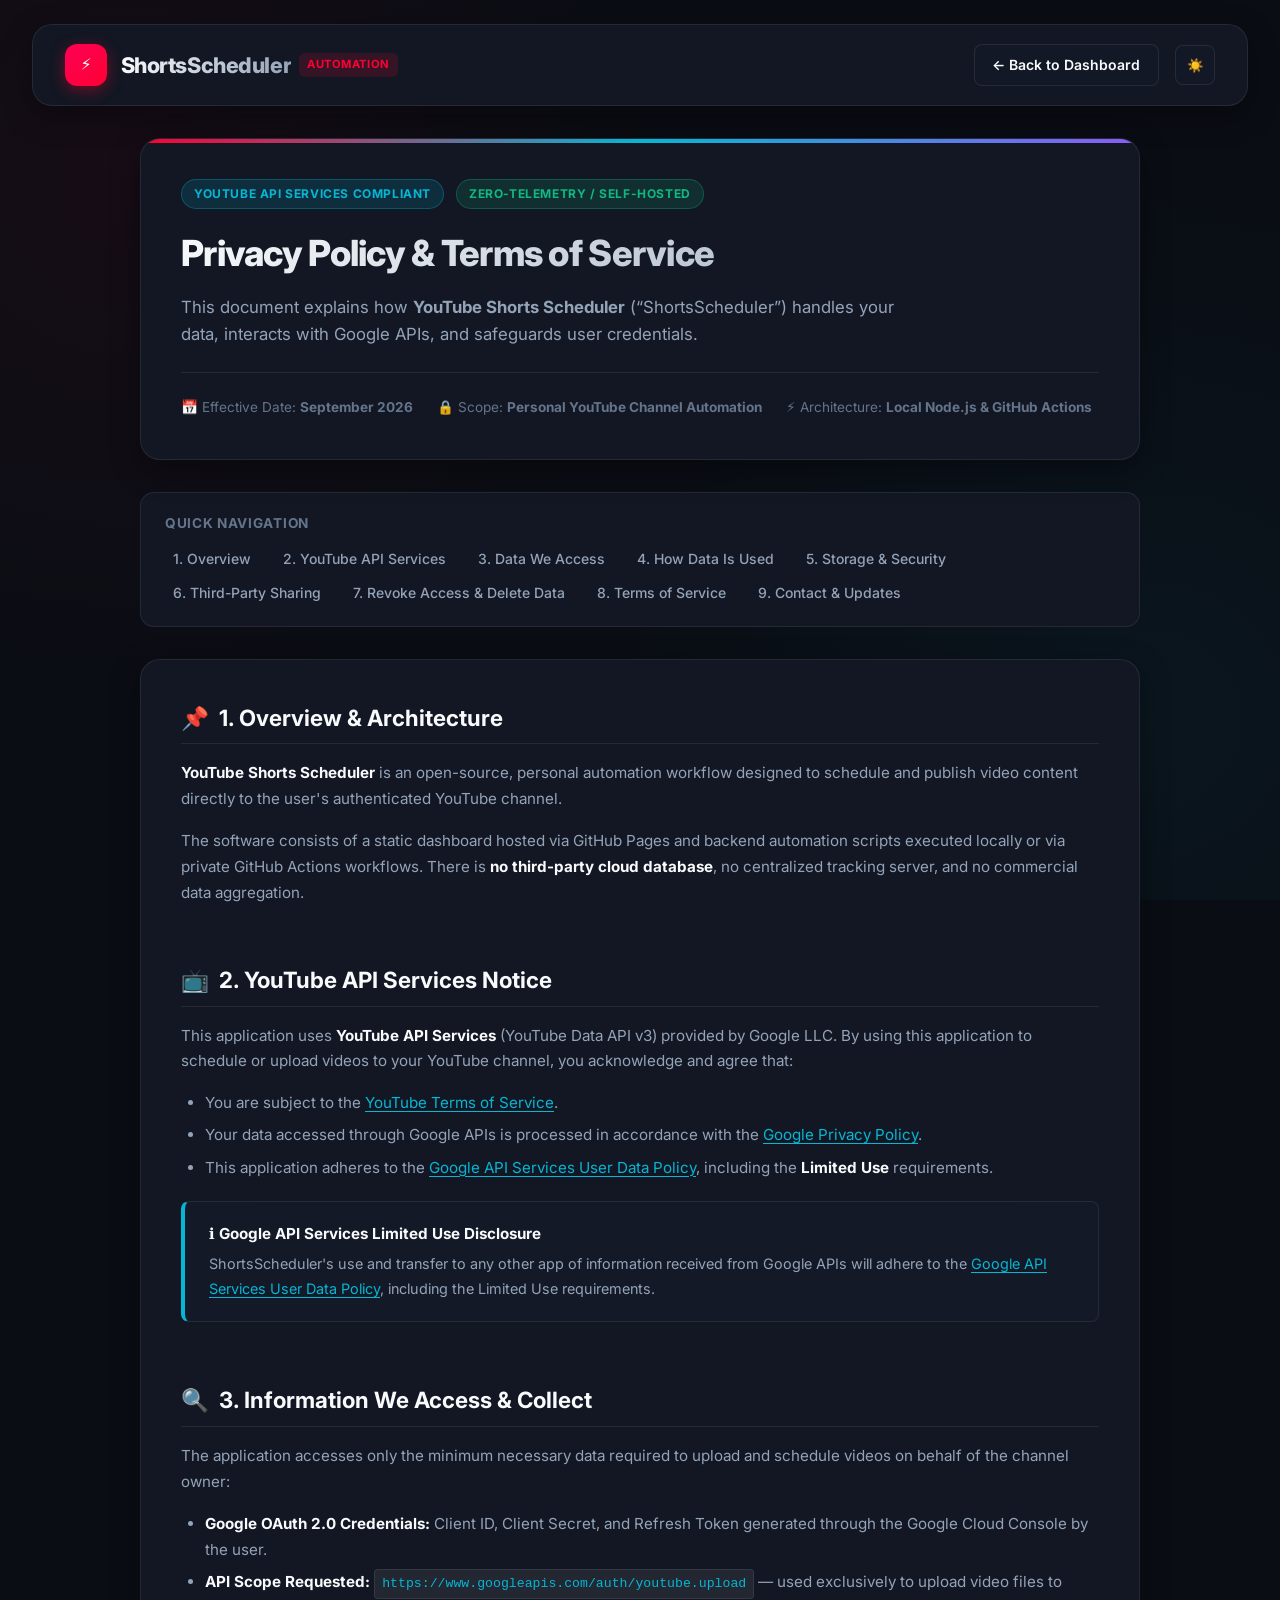
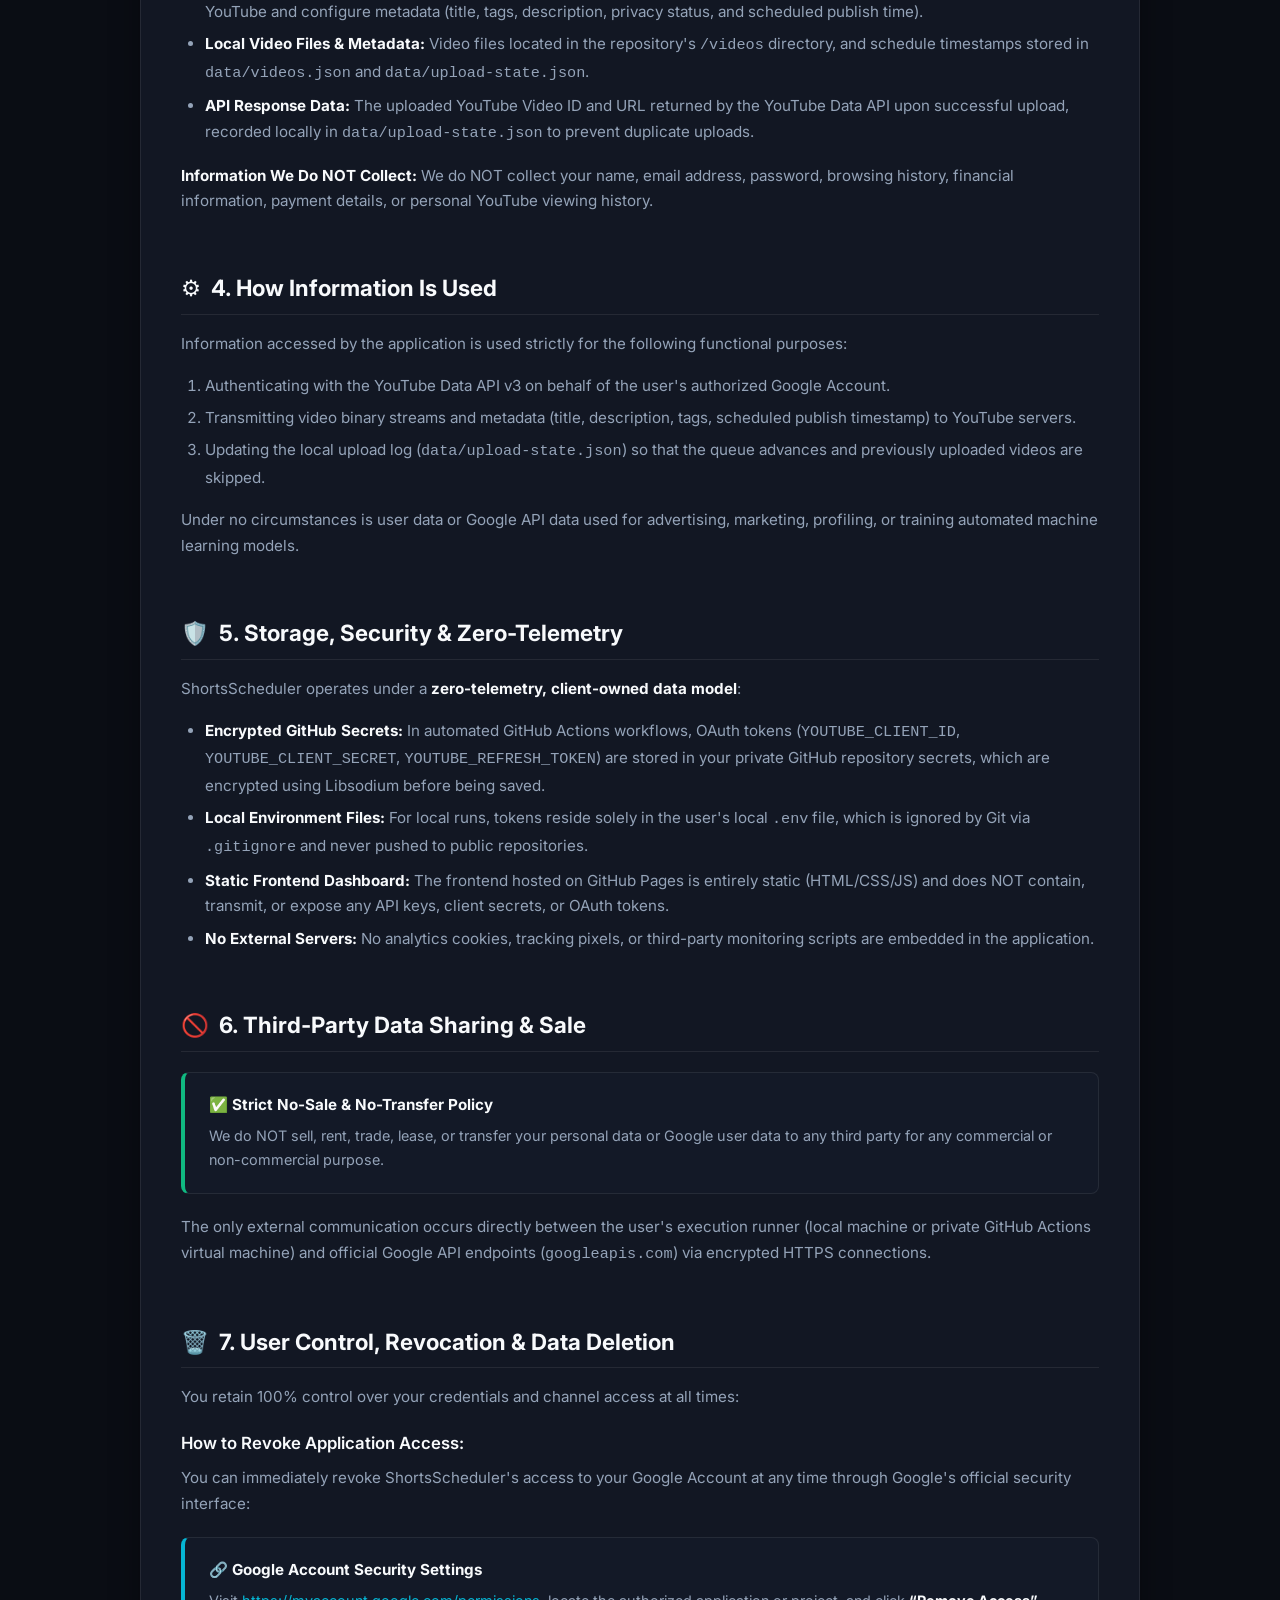
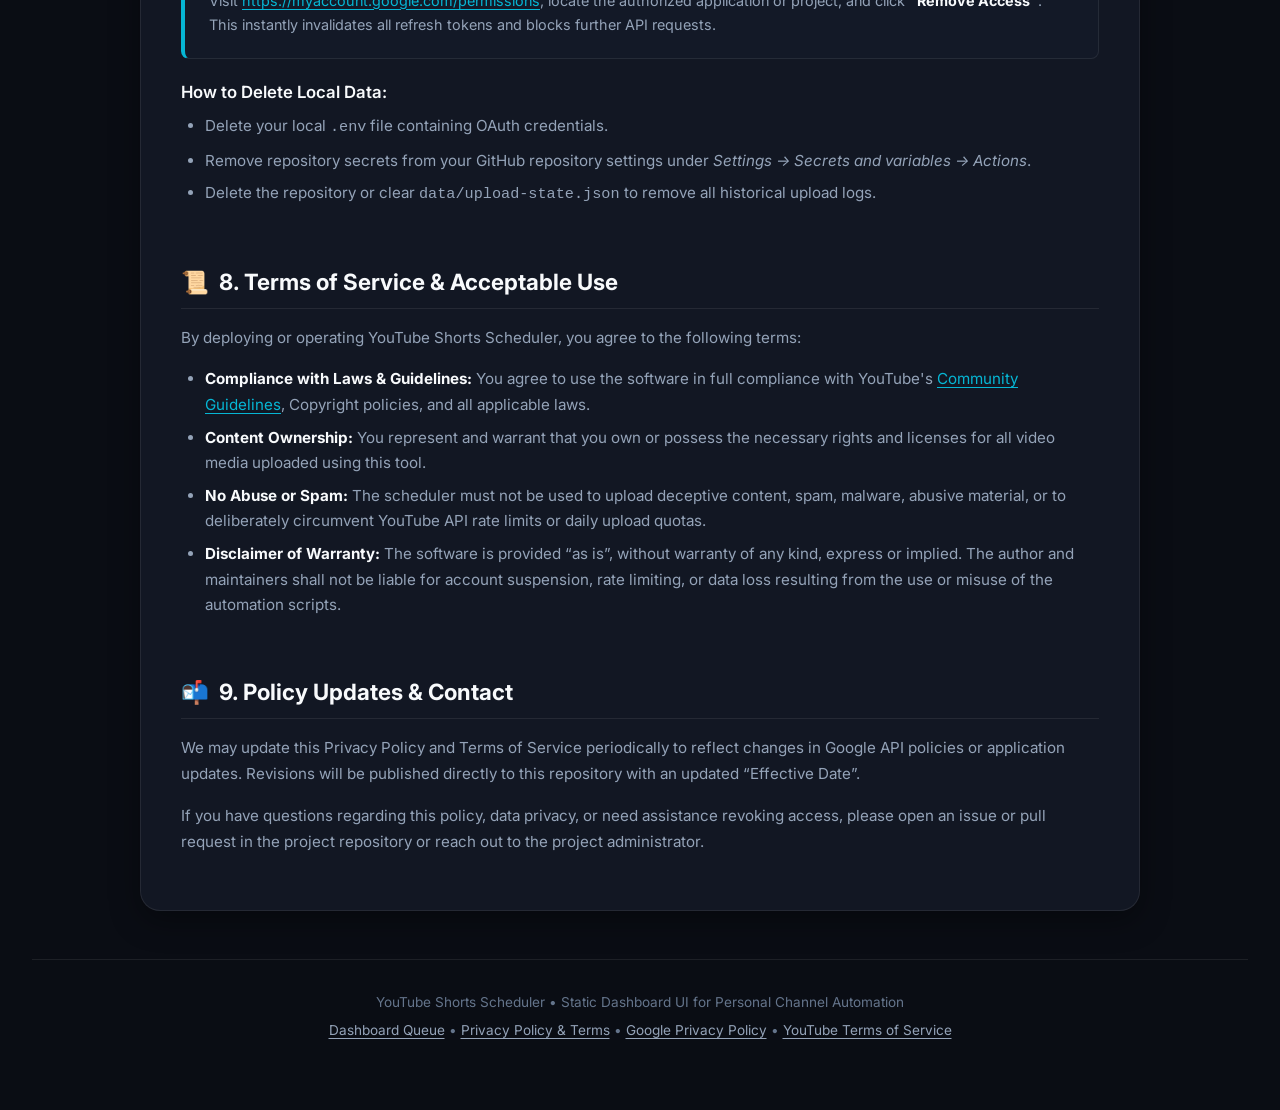
==== frontend/privacy.html @ 466ba845 "feat: implement YouTube Shorts dashboard UI with queue statistics, schedule configuration, and statu" ====
<!DOCTYPE html>
<html lang="en" data-theme="dark">
<head>
  <meta charset="UTF-8">
  <meta name="viewport" content="width=device-width, initial-scale=1.0">
  <title>Privacy Policy & Terms - YouTube Shorts Scheduler</title>
  <meta name="description" content="Privacy Policy and Terms of Service for YouTube Shorts Scheduler. Details Google OAuth 2.0 scopes, YouTube API Services compliance, and data security.">
  <!-- Fonts -->
  <link rel="preconnect" href="https://fonts.googleapis.com">
  <link rel="preconnect" href="https://fonts.gstatic.com" crossorigin>
  <link href="https://fonts.googleapis.com/css2?family=Inter:wght@400;500;600;700;800&family=Consolas&display=swap" rel="stylesheet">
  <!-- Styles -->
  <link rel="stylesheet" href="style.css">
</head>
<body>

  <div class="app-container">
    
    <!-- Header Navbar -->
    <header class="navbar" id="main-header">
      <div class="brand">
        <div class="brand-icon" aria-hidden="true">⚡</div>
        <div>
          <div style="display: flex; align-items: center; gap: 0.5rem;">
            <a href="index.html" style="text-decoration: none; color: inherit;"><h1 class="brand-title">ShortsScheduler</h1></a>
            <span class="brand-badge">Automation</span>
          </div>
        </div>
      </div>

      <div class="nav-actions">
        <a href="index.html" class="btn-secondary" id="back-to-dashboard-btn">
          <span>← Back to Dashboard</span>
        </a>

        <button id="theme-toggle" class="btn-icon" aria-label="Toggle Theme" title="Toggle Light/Dark Theme">
          🌙
        </button>
      </div>
    </header>

    <!-- Main Policy Container -->
    <main class="policy-container">

      <!-- Hero Header -->
      <section class="policy-hero">
        <div class="policy-hero-badges">
          <span class="badge-pill google">YouTube API Services Compliant</span>
          <span class="badge-pill security">Zero-Telemetry / Self-Hosted</span>
        </div>
        <h1 class="policy-title">Privacy Policy &amp; Terms of Service</h1>
        <p class="policy-subtitle">
          This document explains how <strong>YouTube Shorts Scheduler</strong> (&ldquo;ShortsScheduler&rdquo;) handles your data, interacts with Google APIs, and safeguards user credentials.
        </p>
        <div class="policy-meta-bar">
          <span>📅 Effective Date: <strong>September 2026</strong></span>
          <span>🔒 Scope: <strong>Personal YouTube Channel Automation</strong></span>
          <span>⚡ Architecture: <strong>Local Node.js &amp; GitHub Actions</strong></span>
        </div>
      </section>

      <!-- Table of Contents Navigation -->
      <nav class="policy-toc-nav" aria-label="Table of Contents">
        <div class="toc-title">Quick Navigation</div>
        <ul class="toc-links">
          <li><a href="#overview" class="toc-link">1. Overview</a></li>
          <li><a href="#youtube-api" class="toc-link">2. YouTube API Services</a></li>
          <li><a href="#data-collection" class="toc-link">3. Data We Access</a></li>
          <li><a href="#how-used" class="toc-link">4. How Data Is Used</a></li>
          <li><a href="#storage-security" class="toc-link">5. Storage &amp; Security</a></li>
          <li><a href="#data-sharing" class="toc-link">6. Third-Party Sharing</a></li>
          <li><a href="#revocation" class="toc-link">7. Revoke Access &amp; Delete Data</a></li>
          <li><a href="#terms" class="toc-link">8. Terms of Service</a></li>
          <li><a href="#contact" class="toc-link">9. Contact &amp; Updates</a></li>
        </ul>
      </nav>

      <!-- Policy Content Card -->
      <article class="policy-content-card">

        <!-- 1. Overview -->
        <section id="overview" class="policy-section">
          <h2><span>📌</span> 1. Overview &amp; Architecture</h2>
          <p>
            <strong>YouTube Shorts Scheduler</strong> is an open-source, personal automation workflow designed to schedule and publish video content directly to the user's authenticated YouTube channel.
          </p>
          <p>
            The software consists of a static dashboard hosted via GitHub Pages and backend automation scripts executed locally or via private GitHub Actions workflows. There is <strong>no third-party cloud database</strong>, no centralized tracking server, and no commercial data aggregation.
          </p>
        </section>

        <!-- 2. YouTube API Services Compliance -->
        <section id="youtube-api" class="policy-section">
          <h2><span>📺</span> 2. YouTube API Services Notice</h2>
          <p>
            This application uses <strong>YouTube API Services</strong> (YouTube Data API v3) provided by Google LLC. By using this application to schedule or upload videos to your YouTube channel, you acknowledge and agree that:
          </p>
          <ul>
            <li>
              You are subject to the <a href="https://www.youtube.com/t/terms" target="_blank" rel="noopener noreferrer">YouTube Terms of Service</a>.
            </li>
            <li>
              Your data accessed through Google APIs is processed in accordance with the <a href="https://policies.google.com/privacy" target="_blank" rel="noopener noreferrer">Google Privacy Policy</a>.
            </li>
            <li>
              This application adheres to the <a href="https://developers.google.com/terms/api-services-user-data-policy" target="_blank" rel="noopener noreferrer">Google API Services User Data Policy</a>, including the <strong>Limited Use</strong> requirements.
            </li>
          </ul>

          <div class="callout-box">
            <div class="callout-box-title">ℹ️ Google API Services Limited Use Disclosure</div>
            <p>
              ShortsScheduler's use and transfer to any other app of information received from Google APIs will adhere to the <a href="https://developers.google.com/terms/api-services-user-data-policy" target="_blank" rel="noopener noreferrer">Google API Services User Data Policy</a>, including the Limited Use requirements.
            </p>
          </div>
        </section>

        <!-- 3. Data We Access -->
        <section id="data-collection" class="policy-section">
          <h2><span>🔍</span> 3. Information We Access &amp; Collect</h2>
          <p>
            The application accesses only the minimum necessary data required to upload and schedule videos on behalf of the channel owner:
          </p>
          <ul>
            <li>
              <strong>Google OAuth 2.0 Credentials:</strong> Client ID, Client Secret, and Refresh Token generated through the Google Cloud Console by the user.
            </li>
            <li>
              <strong>API Scope Requested:</strong> <span class="scope-code">https://www.googleapis.com/auth/youtube.upload</span> — used exclusively to upload video files to YouTube and configure metadata (title, tags, description, privacy status, and scheduled publish time).
            </li>
            <li>
              <strong>Local Video Files &amp; Metadata:</strong> Video files located in the repository's <code>/videos</code> directory, and schedule timestamps stored in <code>data/videos.json</code> and <code>data/upload-state.json</code>.
            </li>
            <li>
              <strong>API Response Data:</strong> The uploaded YouTube Video ID and URL returned by the YouTube Data API upon successful upload, recorded locally in <code>data/upload-state.json</code> to prevent duplicate uploads.
            </li>
          </ul>
          <p>
            <strong>Information We Do NOT Collect:</strong> We do NOT collect your name, email address, password, browsing history, financial information, payment details, or personal YouTube viewing history.
          </p>
        </section>

        <!-- 4. How Data Is Used -->
        <section id="how-used" class="policy-section">
          <h2><span>⚙️</span> 4. How Information Is Used</h2>
          <p>
            Information accessed by the application is used strictly for the following functional purposes:
          </p>
          <ol>
            <li>Authenticating with the YouTube Data API v3 on behalf of the user's authorized Google Account.</li>
            <li>Transmitting video binary streams and metadata (title, description, tags, scheduled publish timestamp) to YouTube servers.</li>
            <li>Updating the local upload log (<code>data/upload-state.json</code>) so that the queue advances and previously uploaded videos are skipped.</li>
          </ol>
          <p>
            Under no circumstances is user data or Google API data used for advertising, marketing, profiling, or training automated machine learning models.
          </p>
        </section>

        <!-- 5. Storage & Security -->
        <section id="storage-security" class="policy-section">
          <h2><span>🛡️</span> 5. Storage, Security &amp; Zero-Telemetry</h2>
          <p>
            ShortsScheduler operates under a <strong>zero-telemetry, client-owned data model</strong>:
          </p>
          <ul>
            <li>
              <strong>Encrypted GitHub Secrets:</strong> In automated GitHub Actions workflows, OAuth tokens (<code>YOUTUBE_CLIENT_ID</code>, <code>YOUTUBE_CLIENT_SECRET</code>, <code>YOUTUBE_REFRESH_TOKEN</code>) are stored in your private GitHub repository secrets, which are encrypted using Libsodium before being saved.
            </li>
            <li>
              <strong>Local Environment Files:</strong> For local runs, tokens reside solely in the user's local <code>.env</code> file, which is ignored by Git via <code>.gitignore</code> and never pushed to public repositories.
            </li>
            <li>
              <strong>Static Frontend Dashboard:</strong> The frontend hosted on GitHub Pages is entirely static (HTML/CSS/JS) and does NOT contain, transmit, or expose any API keys, client secrets, or OAuth tokens.
            </li>
            <li>
              <strong>No External Servers:</strong> No analytics cookies, tracking pixels, or third-party monitoring scripts are embedded in the application.
            </li>
          </ul>
        </section>

        <!-- 6. Third-Party Sharing -->
        <section id="data-sharing" class="policy-section">
          <h2><span>🚫</span> 6. Third-Party Data Sharing &amp; Sale</h2>
          <div class="callout-box success">
            <div class="callout-box-title">✅ Strict No-Sale &amp; No-Transfer Policy</div>
            <p>
              We do NOT sell, rent, trade, lease, or transfer your personal data or Google user data to any third party for any commercial or non-commercial purpose.
            </p>
          </div>
          <p>
            The only external communication occurs directly between the user's execution runner (local machine or private GitHub Actions virtual machine) and official Google API endpoints (<code>googleapis.com</code>) via encrypted HTTPS connections.
          </p>
        </section>

        <!-- 7. Revoke Access & Data Deletion -->
        <section id="revocation" class="policy-section">
          <h2><span>🗑️</span> 7. User Control, Revocation &amp; Data Deletion</h2>
          <p>
            You retain 100% control over your credentials and channel access at all times:
          </p>
          <h3>How to Revoke Application Access:</h3>
          <p>
            You can immediately revoke ShortsScheduler's access to your Google Account at any time through Google's official security interface:
          </p>
          <div class="callout-box">
            <div class="callout-box-title">🔗 Google Account Security Settings</div>
            <p>
              Visit <a href="https://myaccount.google.com/permissions" target="_blank" rel="noopener noreferrer">https://myaccount.google.com/permissions</a>, locate the authorized application or project, and click <strong>&ldquo;Remove Access&rdquo;</strong>. This instantly invalidates all refresh tokens and blocks further API requests.
            </p>
          </div>
          <h3>How to Delete Local Data:</h3>
          <ul>
            <li>Delete your local <code>.env</code> file containing OAuth credentials.</li>
            <li>Remove repository secrets from your GitHub repository settings under <em>Settings &rarr; Secrets and variables &rarr; Actions</em>.</li>
            <li>Delete the repository or clear <code>data/upload-state.json</code> to remove all historical upload logs.</li>
          </ul>
        </section>

        <!-- 8. Terms of Service -->
        <section id="terms" class="policy-section">
          <h2><span>📜</span> 8. Terms of Service &amp; Acceptable Use</h2>
          <p>
            By deploying or operating YouTube Shorts Scheduler, you agree to the following terms:
          </p>
          <ul>
            <li>
              <strong>Compliance with Laws &amp; Guidelines:</strong> You agree to use the software in full compliance with YouTube's <a href="https://www.youtube.com/howyoutubeworks/policies/community-guidelines/" target="_blank" rel="noopener noreferrer">Community Guidelines</a>, Copyright policies, and all applicable laws.
            </li>
            <li>
              <strong>Content Ownership:</strong> You represent and warrant that you own or possess the necessary rights and licenses for all video media uploaded using this tool.
            </li>
            <li>
              <strong>No Abuse or Spam:</strong> The scheduler must not be used to upload deceptive content, spam, malware, abusive material, or to deliberately circumvent YouTube API rate limits or daily upload quotas.
            </li>
            <li>
              <strong>Disclaimer of Warranty:</strong> The software is provided &ldquo;as is&rdquo;, without warranty of any kind, express or implied. The author and maintainers shall not be liable for account suspension, rate limiting, or data loss resulting from the use or misuse of the automation scripts.
            </li>
          </ul>
        </section>

        <!-- 9. Contact & Updates -->
        <section id="contact" class="policy-section">
          <h2><span>📬</span> 9. Policy Updates &amp; Contact</h2>
          <p>
            We may update this Privacy Policy and Terms of Service periodically to reflect changes in Google API policies or application updates. Revisions will be published directly to this repository with an updated &ldquo;Effective Date&rdquo;.
          </p>
          <p>
            If you have questions regarding this policy, data privacy, or need assistance revoking access, please open an issue or pull request in the project repository or reach out to the project administrator.
          </p>
        </section>

      </article>

    </main>

    <!-- Footer -->
    <footer class="footer">
      <p>YouTube Shorts Scheduler • Static Dashboard UI for Personal Channel Automation</p>
      <p style="margin-top: 0.35rem;">
        <a href="index.html" class="footer-link">Dashboard Queue</a> • 
        <a href="privacy.html" class="footer-link">Privacy Policy &amp; Terms</a> • 
        <a href="https://policies.google.com/privacy" target="_blank" rel="noopener noreferrer" class="footer-link">Google Privacy Policy</a> • 
        <a href="https://www.youtube.com/t/terms" target="_blank" rel="noopener noreferrer" class="footer-link">YouTube Terms of Service</a>
      </p>
    </footer>

  </div>

  <!-- Shared Theme Persistence Script -->
  <script>
    (function() {
      // Synchronize theme with localStorage
      const savedTheme = localStorage.getItem('theme') || 'dark';
      document.documentElement.setAttribute('data-theme', savedTheme);
      const toggleBtn = document.getElementById('theme-toggle');

      function updateIcon(theme) {
        if (toggleBtn) {
          toggleBtn.textContent = theme === 'dark' ? '☀️' : '🌙';
        }
      }

      updateIcon(savedTheme);

      if (toggleBtn) {
        toggleBtn.addEventListener('click', function() {
          const current = document.documentElement.getAttribute('data-theme');
          const next = current === 'dark' ? 'light' : 'dark';
          document.documentElement.setAttribute('data-theme', next);
          localStorage.setItem('theme', next);
          updateIcon(next);
        });
      }
    })();
  </script>
</body>
</html>
---- frontend/style.css ----
/* ==========================================================================
   YouTube Shorts Scheduler - Theme & Layout Styles
   ========================================================================== */

:root {
  /* Dark Mode Default Theme (Customizable via CSS Variables) */
  --bg-main: #0a0d14;
  --bg-surface: #121723;
  --bg-card: rgba(20, 27, 41, 0.7);
  --bg-card-hover: rgba(28, 38, 58, 0.9);
  --bg-input: #182030;
  --border-color: rgba(255, 255, 255, 0.08);
  --border-highlight: rgba(255, 255, 255, 0.18);

  /* Typography Colors */
  --text-primary: #f8fafc;
  --text-secondary: #94a3b8;
  --text-muted: #64748b;

  /* Primary YouTube Brand & Accent Colors */
  --brand-red: #ff0033;
  --accent-cyan: #06b6d4;
  --accent-purple: #8b5cf6;

  /* Metric & Status Colors */
  --color-total: #6366f1;
  --color-pending: #f59e0b;
  --color-scheduled: #3b82f6;
  --color-uploading: #a855f7;
  --color-published: #10b981;
  --color-failed: #ef4444;

  /* Layout & Design System Tokens */
  --radius-sm: 8px;
  --radius-md: 14px;
  --radius-lg: 20px;
  --shadow-glow: 0 0 30px rgba(255, 0, 51, 0.15);
  --shadow-card: 0 10px 30px rgba(0, 0, 0, 0.35);
  --transition-fast: all 0.2s ease;
  --transition-smooth: all 0.3s cubic-bezier(0.4, 0, 0.2, 1);
}

/* Light Theme Variables Toggle Class */
[data-theme="light"] {
  --bg-main: #f1f5f9;
  --bg-surface: #ffffff;
  --bg-card: rgba(255, 255, 255, 0.85);
  --bg-card-hover: rgba(241, 245, 249, 1);
  --bg-input: #e2e8f0;
  --border-color: rgba(0, 0, 0, 0.08);
  --border-highlight: rgba(0, 0, 0, 0.18);
  --text-primary: #0f172a;
  --text-secondary: #475569;
  --text-muted: #94a3b8;
  --shadow-card: 0 10px 30px rgba(0, 0, 0, 0.06);
}

/* Global Reset & Base Typography */
*, *::before, *::after {
  box-sizing: border-box;
  margin: 0;
  padding: 0;
}

body {
  font-family: 'Inter', system-ui, -apple-system, BlinkMacSystemFont, 'Segoe UI', Roboto, Oxygen, Ubuntu, Cantarell, sans-serif;
  background-color: var(--bg-main);
  color: var(--text-primary);
  line-height: 1.6;
  min-height: 100vh;
  display: flex;
  flex-direction: column;
  background-image: 
    radial-gradient(circle at 10% 20%, rgba(255, 0, 51, 0.05) 0%, transparent 40%),
    radial-gradient(circle at 90% 80%, rgba(6, 182, 212, 0.05) 0%, transparent 40%);
  background-attachment: fixed;
}

/* App Container */
.app-container {
  width: 100%;
  max-width: 1380px;
  margin: 0 auto;
  padding: 1.5rem 2rem 3rem 2rem;
  flex: 1;
}

/* Header Navbar */
.navbar {
  display: flex;
  justify-content: space-between;
  align-items: center;
  padding: 1.2rem 2rem;
  background: var(--bg-surface);
  border: 1px solid var(--border-color);
  border-radius: var(--radius-lg);
  backdrop-filter: blur(12px);
  margin-bottom: 2rem;
  box-shadow: var(--shadow-card);
}

.brand {
  display: flex;
  align-items: center;
  gap: 0.85rem;
}

.brand-icon {
  width: 42px;
  height: 42px;
  background: linear-gradient(135deg, #ff0055, var(--brand-red));
  border-radius: 12px;
  display: flex;
  align-items: center;
  justify-content: center;
  color: #ffffff;
  box-shadow: 0 4px 15px rgba(255, 0, 51, 0.4);
}

.brand-title {
  font-size: 1.35rem;
  font-weight: 800;
  letter-spacing: -0.02em;
  background: linear-gradient(90deg, var(--text-primary), var(--text-secondary));
  -webkit-background-clip: text;
  -webkit-text-fill-color: transparent;
}

.brand-badge {
  font-size: 0.7rem;
  font-weight: 700;
  padding: 0.2rem 0.5rem;
  border-radius: 6px;
  background: rgba(255, 0, 51, 0.15);
  color: var(--brand-red);
  text-transform: uppercase;
  letter-spacing: 0.05em;
}

.nav-actions {
  display: flex;
  align-items: center;
  gap: 1rem;
}

.mode-tag {
  display: inline-flex;
  align-items: center;
  gap: 0.5rem;
  font-size: 0.825rem;
  color: var(--text-secondary);
  background: rgba(255, 255, 255, 0.04);
  padding: 0.4rem 0.85rem;
  border-radius: 30px;
  border: 1px solid var(--border-color);
}

.status-dot {
  width: 8px;
  height: 8px;
  border-radius: 50%;
  background-color: var(--color-published);
  box-shadow: 0 0 10px var(--color-published);
}

.btn-icon {
  background: var(--bg-card);
  border: 1px solid var(--border-color);
  color: var(--text-primary);
  width: 40px;
  height: 40px;
  border-radius: var(--radius-sm);
  cursor: pointer;
  display: flex;
  align-items: center;
  justify-content: center;
  transition: var(--transition-fast);
}

.btn-icon:hover {
  background: var(--bg-card-hover);
  border-color: var(--border-highlight);
  transform: translateY(-2px);
}

/* Dashboard Layout Grid */
.dashboard-grid {
  display: flex;
  flex-direction: column;
  gap: 2rem;
}

/* Stats Metrics Cards */
.stats-header {
  display: flex;
  justify-content: space-between;
  align-items: center;
  margin-bottom: 0.75rem;
}

.section-title {
  font-size: 1.1rem;
  font-weight: 700;
  color: var(--text-primary);
  display: flex;
  align-items: center;
  gap: 0.5rem;
}

.metrics-grid {
  display: grid;
  grid-template-columns: repeat(auto-fit, minmax(200px, 1fr));
  gap: 1.25rem;
}

.stat-card {
  background: var(--bg-surface);
  border: 1px solid var(--border-color);
  border-radius: var(--radius-md);
  padding: 1.35rem;
  display: flex;
  flex-direction: column;
  gap: 0.75rem;
  position: relative;
  overflow: hidden;
  transition: var(--transition-smooth);
}

.stat-card::before {
  content: '';
  position: absolute;
  top: 0;
  left: 0;
  width: 4px;
  height: 100%;
}

.stat-card:hover {
  transform: translateY(-3px);
  border-color: var(--border-highlight);
  box-shadow: var(--shadow-card);
}

.stat-card.total::before { background-color: var(--color-total); }
.stat-card.pending::before { background-color: var(--color-pending); }
.stat-card.scheduled::before { background-color: var(--color-scheduled); }
.stat-card.published::before { background-color: var(--color-published); }
.stat-card.failed::before { background-color: var(--color-failed); }

.stat-top {
  display: flex;
  justify-content: space-between;
  align-items: center;
}

.stat-label {
  font-size: 0.85rem;
  font-weight: 600;
  color: var(--text-secondary);
  text-transform: uppercase;
  letter-spacing: 0.04em;
}

.stat-icon-wrap {
  width: 36px;
  height: 36px;
  border-radius: var(--radius-sm);
  display: flex;
  align-items: center;
  justify-content: center;
  font-size: 1.1rem;
}

.stat-card.total .stat-icon-wrap { background: rgba(99, 102, 241, 0.15); color: var(--color-total); }
.stat-card.pending .stat-icon-wrap { background: rgba(245, 158, 11, 0.15); color: var(--color-pending); }
.stat-card.scheduled .stat-icon-wrap { background: rgba(59, 130, 246, 0.15); color: var(--color-scheduled); }
.stat-card.published .stat-icon-wrap { background: rgba(16, 185, 129, 0.15); color: var(--color-published); }
.stat-card.failed .stat-icon-wrap { background: rgba(239, 68, 68, 0.15); color: var(--color-failed); }

.stat-value {
  font-size: 2.2rem;
  font-weight: 800;
  color: var(--text-primary);
  line-height: 1;
}

.stat-subtext {
  font-size: 0.8rem;
  color: var(--text-muted);
}

/* Feature Spotlight Grid (Next Upload + Frequency) */
.spotlight-grid {
  display: grid;
  grid-template-columns: 1.4fr 1fr;
  gap: 1.5rem;
}

.spotlight-card {
  background: var(--bg-surface);
  border: 1px solid var(--border-color);
  border-radius: var(--radius-lg);
  padding: 1.6rem;
  display: flex;
  flex-direction: column;
  justify-content: space-between;
  position: relative;
  overflow: hidden;
  box-shadow: var(--shadow-card);
}

.spotlight-card.next-upload {
  background: linear-gradient(135deg, rgba(20, 27, 41, 0.95), rgba(30, 42, 65, 0.95));
  border: 1px solid rgba(59, 130, 246, 0.25);
}

.next-upload-badge {
  display: inline-flex;
  align-items: center;
  gap: 0.4rem;
  padding: 0.35rem 0.85rem;
  background: rgba(59, 130, 246, 0.15);
  color: #60a5fa;
  border-radius: 20px;
  font-size: 0.75rem;
  font-weight: 700;
  text-transform: uppercase;
  letter-spacing: 0.05em;
  margin-bottom: 1rem;
  width: fit-content;
}

.next-upload-title {
  font-size: 1.3rem;
  font-weight: 700;
  margin-bottom: 0.5rem;
  color: var(--text-primary);
  line-height: 1.35;
}

.next-upload-meta {
  display: flex;
  flex-wrap: wrap;
  gap: 1.25rem;
  margin-top: 1rem;
  padding-top: 1rem;
  border-top: 1px solid var(--border-color);
  font-size: 0.875rem;
  color: var(--text-secondary);
}

.meta-item {
  display: flex;
  align-items: center;
  gap: 0.4rem;
}

.countdown-box {
  background: rgba(10, 13, 20, 0.6);
  border: 1px solid var(--border-color);
  border-radius: var(--radius-md);
  padding: 1rem;
  display: flex;
  align-items: center;
  justify-content: space-around;
  margin-top: 1.2rem;
}

.countdown-unit {
  display: flex;
  flex-direction: column;
  align-items: center;
}

.countdown-num {
  font-size: 1.5rem;
  font-weight: 800;
  color: #60a5fa;
}

.countdown-lbl {
  font-size: 0.7rem;
  text-transform: uppercase;
  color: var(--text-muted);
}

.frequency-widget {
  display: flex;
  flex-direction: column;
  justify-content: space-between;
}

.freq-rate {
  font-size: 2.2rem;
  font-weight: 800;
  color: var(--accent-cyan);
  margin: 0.5rem 0;
}

.freq-details {
  font-size: 0.875rem;
  color: var(--text-secondary);
}

.freq-bars {
  display: flex;
  align-items: flex-end;
  gap: 6px;
  height: 60px;
  margin-top: 1.2rem;
}

.freq-bar {
  flex: 1;
  background: rgba(6, 182, 212, 0.2);
  border-radius: 4px;
  transition: var(--transition-fast);
  position: relative;
}

.freq-bar.active {
  background: var(--accent-cyan);
  box-shadow: 0 0 10px rgba(6, 182, 212, 0.4);
}

/* Queue Table / List Section */
.queue-section {
  background: var(--bg-surface);
  border: 1px solid var(--border-color);
  border-radius: var(--radius-lg);
  padding: 1.6rem;
  box-shadow: var(--shadow-card);
}

.queue-controls {
  display: flex;
  justify-content: space-between;
  align-items: center;
  flex-wrap: wrap;
  gap: 1rem;
  margin-bottom: 1.5rem;
}

.filter-pills {
  display: flex;
  gap: 0.5rem;
  overflow-x: auto;
  padding-bottom: 0.25rem;
}

.pill-btn {
  background: var(--bg-input);
  border: 1px solid var(--border-color);
  color: var(--text-secondary);
  padding: 0.45rem 1rem;
  border-radius: 30px;
  font-size: 0.85rem;
  font-weight: 600;
  cursor: pointer;
  transition: var(--transition-fast);
  white-space: nowrap;
}

.pill-btn:hover {
  border-color: var(--border-highlight);
  color: var(--text-primary);
}

.pill-btn.active {
  background: var(--brand-red);
  color: #ffffff;
  border-color: var(--brand-red);
  box-shadow: 0 4px 12px rgba(255, 0, 51, 0.3);
}

.search-box {
  position: relative;
  min-width: 260px;
}

.search-input {
  width: 100%;
  background: var(--bg-input);
  border: 1px solid var(--border-color);
  color: var(--text-primary);
  padding: 0.5rem 1rem 0.5rem 2.4rem;
  border-radius: 30px;
  font-size: 0.875rem;
  outline: none;
  transition: var(--transition-fast);
}

.search-input:focus {
  border-color: var(--brand-red);
  box-shadow: 0 0 0 3px rgba(255, 0, 51, 0.15);
}

.search-icon {
  position: absolute;
  left: 0.9rem;
  top: 50%;
  transform: translateY(-50%);
  color: var(--text-muted);
  font-size: 0.9rem;
}

/* Video Items Table & Cards */
.table-responsive {
  width: 100%;
  overflow-x: auto;
}

.video-table {
  width: 100%;
  border-collapse: collapse;
  text-align: left;
}

.video-table th {
  padding: 0.85rem 1rem;
  font-size: 0.75rem;
  font-weight: 700;
  text-transform: uppercase;
  letter-spacing: 0.05em;
  color: var(--text-muted);
  border-bottom: 1px solid var(--border-color);
}

.video-table td {
  padding: 1.1rem 1rem;
  border-bottom: 1px solid var(--border-color);
  font-size: 0.9rem;
  vertical-align: middle;
}

.video-table tr:last-child td {
  border-bottom: none;
}

.video-table tr:hover td {
  background: rgba(255, 255, 255, 0.02);
}

.video-cell {
  display: flex;
  align-items: center;
  gap: 1rem;
}

.video-thumb {
  width: 50px;
  height: 65px;
  background: #1e293b;
  border-radius: var(--radius-sm);
  display: flex;
  align-items: center;
  justify-content: center;
  color: var(--text-muted);
  flex-shrink: 0;
  border: 1px solid var(--border-color);
  position: relative;
  overflow: hidden;
}

.video-thumb::after {
  content: '▶';
  font-size: 0.8rem;
  color: rgba(255, 255, 255, 0.7);
}

.video-info-title {
  font-weight: 600;
  color: var(--text-primary);
  line-height: 1.3;
  margin-bottom: 0.25rem;
  display: -webkit-box;
  -webkit-line-clamp: 2;
  -webkit-box-orient: vertical;
  overflow: hidden;
}

.video-tags {
  display: flex;
  gap: 0.35rem;
  flex-wrap: wrap;
}

.tag-badge {
  font-size: 0.7rem;
  color: var(--text-muted);
  background: rgba(255, 255, 255, 0.05);
  padding: 0.1rem 0.4rem;
  border-radius: 4px;
}

/* Status Badge Styles */
.badge-status {
  display: inline-flex;
  align-items: center;
  gap: 0.4rem;
  padding: 0.3rem 0.75rem;
  border-radius: 20px;
  font-size: 0.78rem;
  font-weight: 700;
  text-transform: capitalize;
  letter-spacing: 0.02em;
}

.badge-status.pending { background: rgba(245, 158, 11, 0.15); color: var(--color-pending); border: 1px solid rgba(245, 158, 11, 0.3); }
.badge-status.scheduled { background: rgba(59, 130, 246, 0.15); color: var(--color-scheduled); border: 1px solid rgba(59, 130, 246, 0.3); }
.badge-status.uploading { background: rgba(168, 85, 247, 0.15); color: var(--color-uploading); border: 1px solid rgba(168, 85, 247, 0.3); }
.badge-status.published { background: rgba(16, 185, 129, 0.15); color: var(--color-published); border: 1px solid rgba(16, 185, 129, 0.3); }
.badge-status.failed { background: rgba(239, 68, 68, 0.15); color: var(--color-failed); border: 1px solid rgba(239, 68, 68, 0.3); }

/* Schedule Section & Forms */
.schedule-grid {
  display: grid;
  grid-template-columns: 1fr 1.6fr;
  gap: 1.5rem;
}

.schedule-card {
  background: var(--bg-surface);
  border: 1px solid var(--border-color);
  border-radius: var(--radius-lg);
  padding: 1.6rem;
  box-shadow: var(--shadow-card);
}

.schedule-form {
  display: flex;
  flex-direction: column;
  gap: 1.1rem;
  margin-top: 1rem;
}

.form-group {
  display: flex;
  flex-direction: column;
  gap: 0.4rem;
}

.form-group label {
  font-size: 0.8rem;
  font-weight: 700;
  text-transform: uppercase;
  color: var(--text-secondary);
  letter-spacing: 0.04em;
}

.form-input, .form-select {
  background: var(--bg-input);
  border: 1px solid var(--border-color);
  color: var(--text-primary);
  padding: 0.65rem 0.9rem;
  border-radius: var(--radius-sm);
  font-size: 0.9rem;
  outline: none;
  transition: var(--transition-fast);
}

.form-input:focus, .form-select:focus {
  border-color: var(--brand-red);
  box-shadow: 0 0 0 3px rgba(255, 0, 51, 0.15);
}

.btn-primary {
  background: linear-gradient(135deg, #ff0055, var(--brand-red));
  border: none;
  color: #ffffff;
  padding: 0.75rem 1.2rem;
  border-radius: var(--radius-sm);
  font-size: 0.9rem;
  font-weight: 700;
  cursor: pointer;
  box-shadow: 0 4px 15px rgba(255, 0, 51, 0.35);
  transition: var(--transition-fast);
}

.btn-primary:hover {
  transform: translateY(-2px);
  box-shadow: 0 6px 20px rgba(255, 0, 51, 0.5);
}

/* Timeline Calendar View */
.timeline-container {
  display: flex;
  flex-direction: column;
  gap: 0.75rem;
  max-height: 380px;
  overflow-y: auto;
  padding-right: 0.5rem;
}

.timeline-item {
  background: var(--bg-card);
  border: 1px solid var(--border-color);
  border-radius: var(--radius-md);
  padding: 0.85rem 1rem;
  display: flex;
  justify-content: space-between;
  align-items: center;
  gap: 1rem;
  transition: var(--transition-fast);
}

.timeline-item:hover {
  border-color: var(--border-highlight);
  background: var(--bg-card-hover);
}

.timeline-date {
  font-size: 0.8rem;
  font-weight: 700;
  color: var(--accent-cyan);
  white-space: nowrap;
}

.timeline-title {
  font-size: 0.875rem;
  font-weight: 600;
  color: var(--text-primary);
  line-height: 1.3;
}


/* Empty Queue State */
.empty-state {
  text-align: center;
  padding: 3rem 1rem;
  color: var(--text-muted);
}

.empty-icon {
  font-size: 2.5rem;
  margin-bottom: 0.5rem;
  opacity: 0.5;
}

/* Modal Window for Preview */
.modal-overlay {
  position: fixed;
  top: 0;
  left: 0;
  width: 100vw;
  height: 100vh;
  background: rgba(0, 0, 0, 0.75);
  backdrop-filter: blur(6px);
  display: flex;
  align-items: center;
  justify-content: center;
  z-index: 1000;
  opacity: 0;
  pointer-events: none;
  transition: var(--transition-fast);
}

.modal-overlay.active {
  opacity: 1;
  pointer-events: auto;
}

.modal-card {
  background: var(--bg-surface);
  border: 1px solid var(--border-highlight);
  border-radius: var(--radius-lg);
  width: 90%;
  max-width: 580px;
  padding: 1.8rem;
  box-shadow: 0 20px 50px rgba(0, 0, 0, 0.5);
  transform: translateY(20px);
  transition: var(--transition-smooth);
}

.modal-overlay.active .modal-card {
  transform: translateY(0);
}

.modal-header {
  display: flex;
  justify-content: space-between;
  align-items: center;
  margin-bottom: 1.2rem;
}

.modal-close {
  background: transparent;
  border: none;
  color: var(--text-secondary);
  font-size: 1.5rem;
  cursor: pointer;
}

/* Footer */
.footer {
  text-align: center;
  padding: 2rem 0;
  margin-top: 3rem;
  font-size: 0.85rem;
  color: var(--text-muted);
  border-top: 1px solid var(--border-color);
}

.footer a, .footer-link {
  color: var(--text-secondary);
  text-decoration: underline;
  text-underline-offset: 3px;
  transition: var(--transition-fast);
}

.footer a:hover, .footer-link:hover {
  color: var(--brand-red);
}

/* Navigation Links */
.nav-link {
  color: var(--text-secondary);
  text-decoration: none;
  font-size: 0.9rem;
  font-weight: 600;
  padding: 0.5rem 0.9rem;
  border-radius: var(--radius-sm);
  transition: var(--transition-fast);
  display: inline-flex;
  align-items: center;
  gap: 0.4rem;
}

.nav-link:hover {
  color: var(--text-primary);
  background: rgba(255, 255, 255, 0.05);
}

.nav-link.active {
  color: var(--brand-red);
  background: rgba(255, 0, 51, 0.08);
}

.btn-secondary {
  display: inline-flex;
  align-items: center;
  gap: 0.5rem;
  padding: 0.55rem 1.1rem;
  background: var(--bg-card);
  color: var(--text-primary);
  border: 1px solid var(--border-color);
  border-radius: var(--radius-sm);
  text-decoration: none;
  font-weight: 600;
  font-size: 0.875rem;
  transition: var(--transition-fast);
}

.btn-secondary:hover {
  background: var(--bg-card-hover);
  border-color: var(--border-highlight);
  transform: translateY(-1px);
}

/* ==========================================================================
   Privacy Policy & Terms Layout
   ========================================================================== */
.policy-container {
  max-width: 1000px;
  margin: 0 auto;
  display: flex;
  flex-direction: column;
  gap: 2rem;
}

.policy-hero {
  background: var(--bg-surface);
  border: 1px solid var(--border-color);
  border-radius: var(--radius-lg);
  padding: 2.5rem;
  box-shadow: var(--shadow-card);
  position: relative;
  overflow: hidden;
}

.policy-hero::before {
  content: '';
  position: absolute;
  top: 0;
  left: 0;
  width: 100%;
  height: 4px;
  background: linear-gradient(90deg, var(--brand-red), var(--accent-cyan), var(--accent-purple));
}

.policy-hero-badges {
  display: flex;
  flex-wrap: wrap;
  align-items: center;
  gap: 0.75rem;
  margin-bottom: 1rem;
}

.badge-pill {
  font-size: 0.75rem;
  font-weight: 700;
  padding: 0.25rem 0.75rem;
  border-radius: 20px;
  text-transform: uppercase;
  letter-spacing: 0.05em;
}

.badge-pill.google {
  background: rgba(6, 182, 212, 0.15);
  color: var(--accent-cyan);
  border: 1px solid rgba(6, 182, 212, 0.3);
}

.badge-pill.security {
  background: rgba(16, 185, 129, 0.15);
  color: var(--color-published);
  border: 1px solid rgba(16, 185, 129, 0.3);
}

.policy-title {
  font-size: 2.25rem;
  font-weight: 800;
  letter-spacing: -0.02em;
  margin-bottom: 0.75rem;
  background: linear-gradient(135deg, var(--text-primary) 0%, var(--text-secondary) 100%);
  -webkit-background-clip: text;
  -webkit-text-fill-color: transparent;
}

.policy-subtitle {
  font-size: 1.05rem;
  color: var(--text-secondary);
  max-width: 750px;
  line-height: 1.6;
}

.policy-meta-bar {
  display: flex;
  flex-wrap: wrap;
  align-items: center;
  gap: 1.5rem;
  margin-top: 1.5rem;
  padding-top: 1.5rem;
  border-top: 1px solid var(--border-color);
  font-size: 0.85rem;
  color: var(--text-muted);
}

.policy-toc-nav {
  background: var(--bg-surface);
  border: 1px solid var(--border-color);
  border-radius: var(--radius-md);
  padding: 1.25rem 1.5rem;
}

.toc-title {
  font-size: 0.85rem;
  font-weight: 700;
  text-transform: uppercase;
  letter-spacing: 0.05em;
  color: var(--text-muted);
  margin-bottom: 0.75rem;
}

.toc-links {
  display: flex;
  flex-wrap: wrap;
  gap: 0.5rem 1rem;
  list-style: none;
}

.toc-link {
  color: var(--text-secondary);
  text-decoration: none;
  font-size: 0.875rem;
  font-weight: 500;
  transition: var(--transition-fast);
  padding: 0.25rem 0.5rem;
  border-radius: 6px;
}

.toc-link:hover {
  color: var(--brand-red);
  background: rgba(255, 0, 51, 0.08);
}

.policy-content-card {
  background: var(--bg-surface);
  border: 1px solid var(--border-color);
  border-radius: var(--radius-lg);
  padding: 2.5rem;
  box-shadow: var(--shadow-card);
  display: flex;
  flex-direction: column;
  gap: 2.5rem;
}

.policy-section {
  scroll-margin-top: 2rem;
}

.policy-section h2 {
  font-size: 1.4rem;
  font-weight: 700;
  color: var(--text-primary);
  margin-bottom: 1rem;
  display: flex;
  align-items: center;
  gap: 0.6rem;
  padding-bottom: 0.5rem;
  border-bottom: 1px solid var(--border-color);
}

.policy-section h3 {
  font-size: 1.05rem;
  font-weight: 600;
  color: var(--text-primary);
  margin: 1.25rem 0 0.5rem 0;
}

.policy-section p {
  color: var(--text-secondary);
  font-size: 0.95rem;
  line-height: 1.7;
  margin-bottom: 1rem;
}

.policy-section ul, .policy-section ol {
  color: var(--text-secondary);
  font-size: 0.95rem;
  line-height: 1.7;
  margin-bottom: 1rem;
  padding-left: 1.5rem;
}

.policy-section li {
  margin-bottom: 0.4rem;
}

.policy-section strong {
  color: var(--text-primary);
}

.policy-section a {
  color: var(--accent-cyan);
  text-decoration: underline;
  text-underline-offset: 3px;
  transition: var(--transition-fast);
}

.policy-section a:hover {
  color: var(--brand-red);
}

/* Callout Box */
.callout-box {
  background: rgba(20, 27, 41, 0.85);
  border: 1px solid var(--border-color);
  border-left: 4px solid var(--accent-cyan);
  border-radius: var(--radius-sm);
  padding: 1.25rem 1.5rem;
  margin: 1.25rem 0;
}

[data-theme="light"] .callout-box {
  background: rgba(241, 245, 249, 0.9);
}

.callout-box.alert {
  border-left-color: var(--brand-red);
}

.callout-box.success {
  border-left-color: var(--color-published);
}

.callout-box-title {
  font-weight: 700;
  font-size: 0.95rem;
  color: var(--text-primary);
  margin-bottom: 0.4rem;
  display: flex;
  align-items: center;
  gap: 0.5rem;
}

.callout-box p {
  margin-bottom: 0;
  font-size: 0.9rem;
}

.scope-code {
  display: inline-block;
  background: rgba(255, 255, 255, 0.07);
  padding: 0.15rem 0.45rem;
  border-radius: 4px;
  font-family: 'Consolas', monospace;
  font-size: 0.825rem;
  color: var(--accent-cyan);
  border: 1px solid var(--border-color);
  word-break: break-all;
}

/* Responsive Media Queries */
@media (max-width: 1024px) {
  .spotlight-grid {
    grid-template-columns: 1fr;
  }
}

@media (max-width: 768px) {
  .app-container {
    padding: 1rem;
  }

  .navbar {
    flex-direction: column;
    align-items: flex-start;
    gap: 1rem;
    padding: 1rem;
  }

  .nav-actions {
    width: 100%;
    justify-content: space-between;
  }

  .metrics-grid {
    grid-template-columns: repeat(2, 1fr);
  }

  .queue-controls {
    flex-direction: column;
    align-items: stretch;
  }

  .search-box {
    width: 100%;
  }

  .video-table th:nth-child(4),
  .video-table td:nth-child(4) {
    display: none;
  }
}

@media (max-width: 480px) {
  .metrics-grid {
    grid-template-columns: 1fr;
  }
}
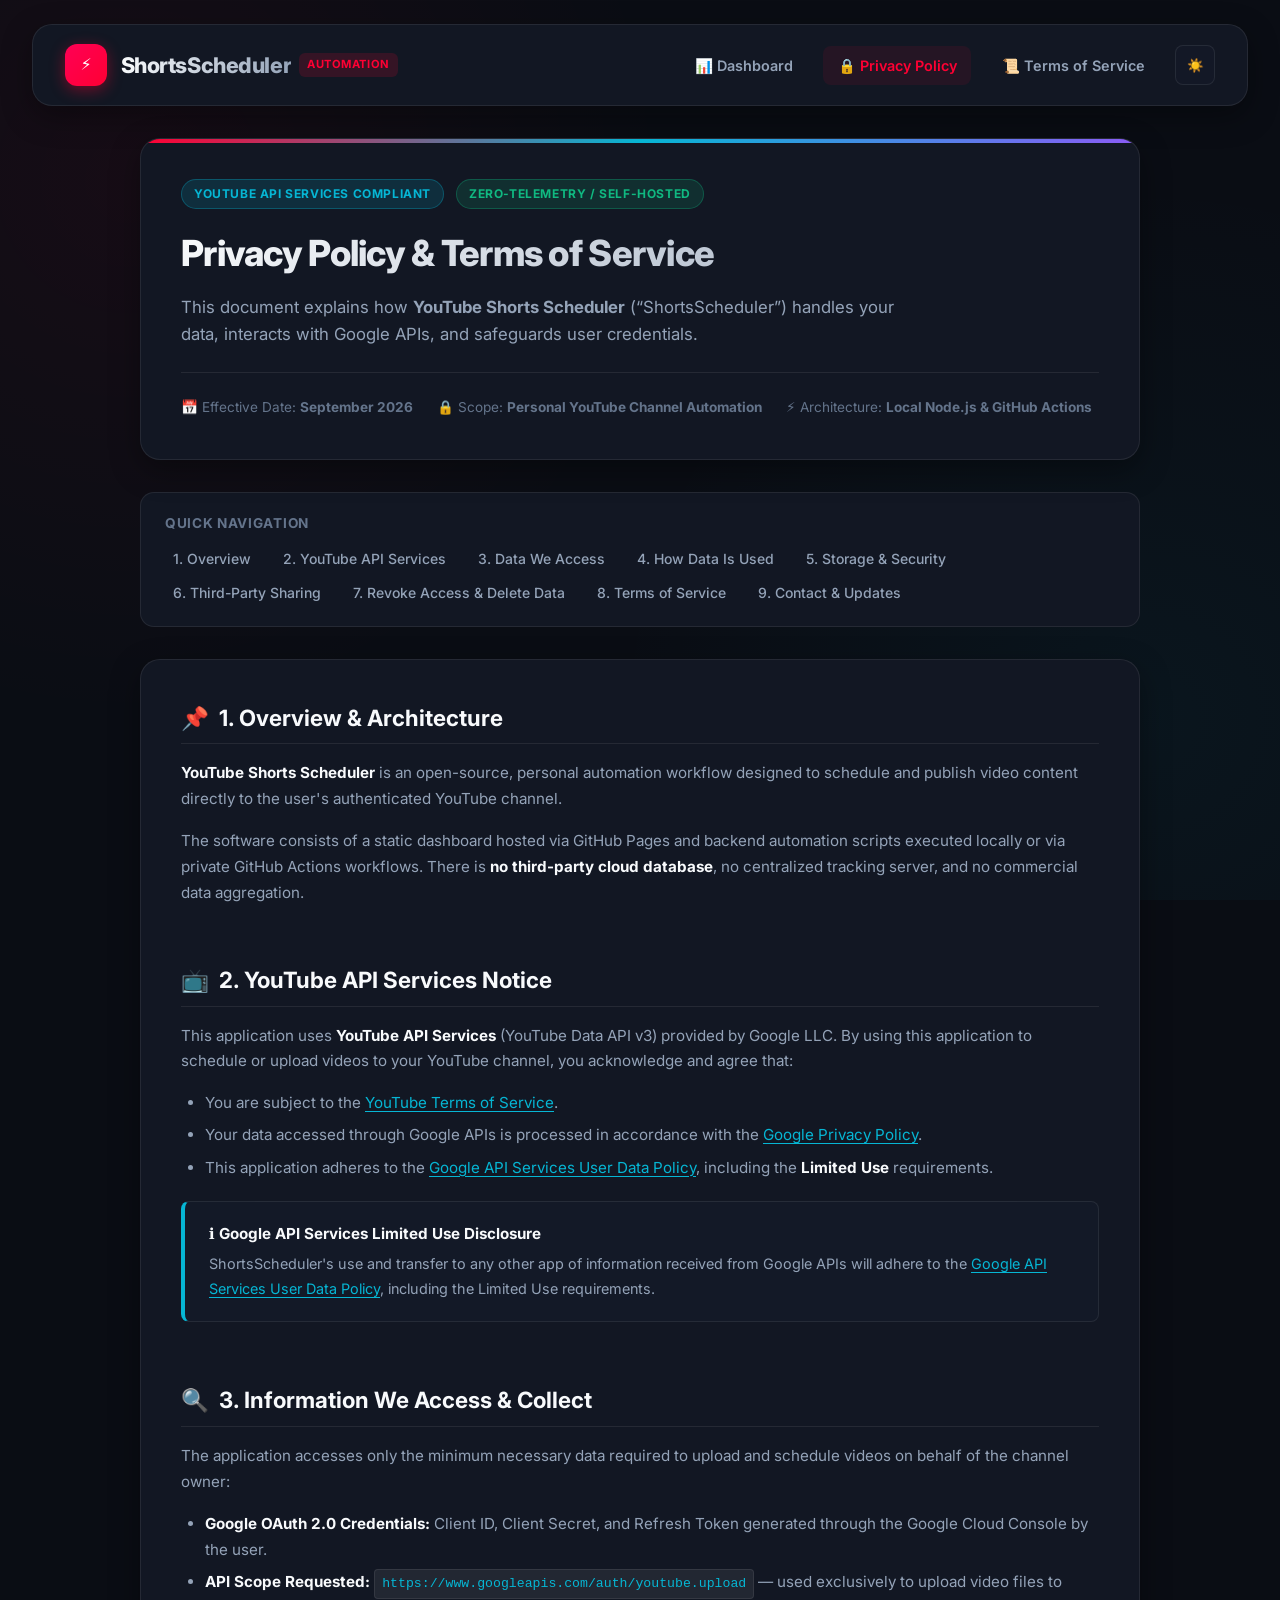
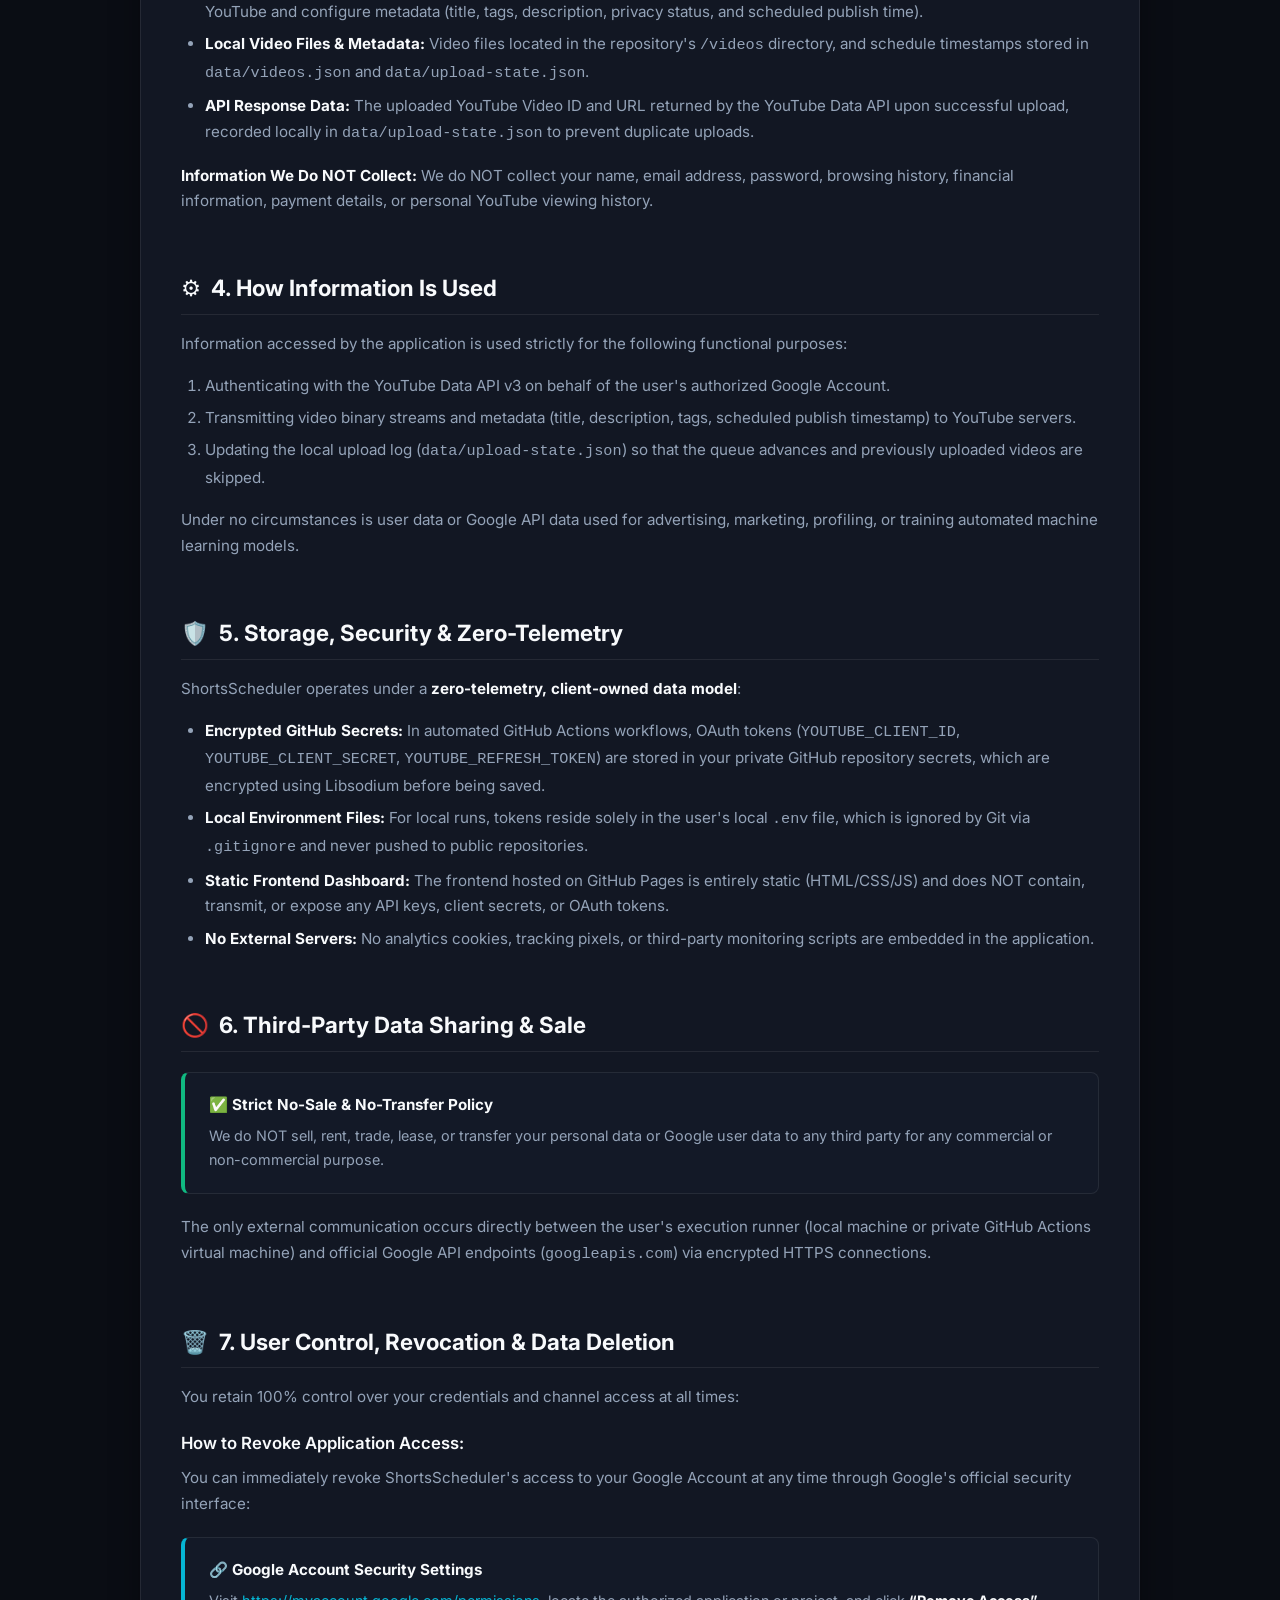
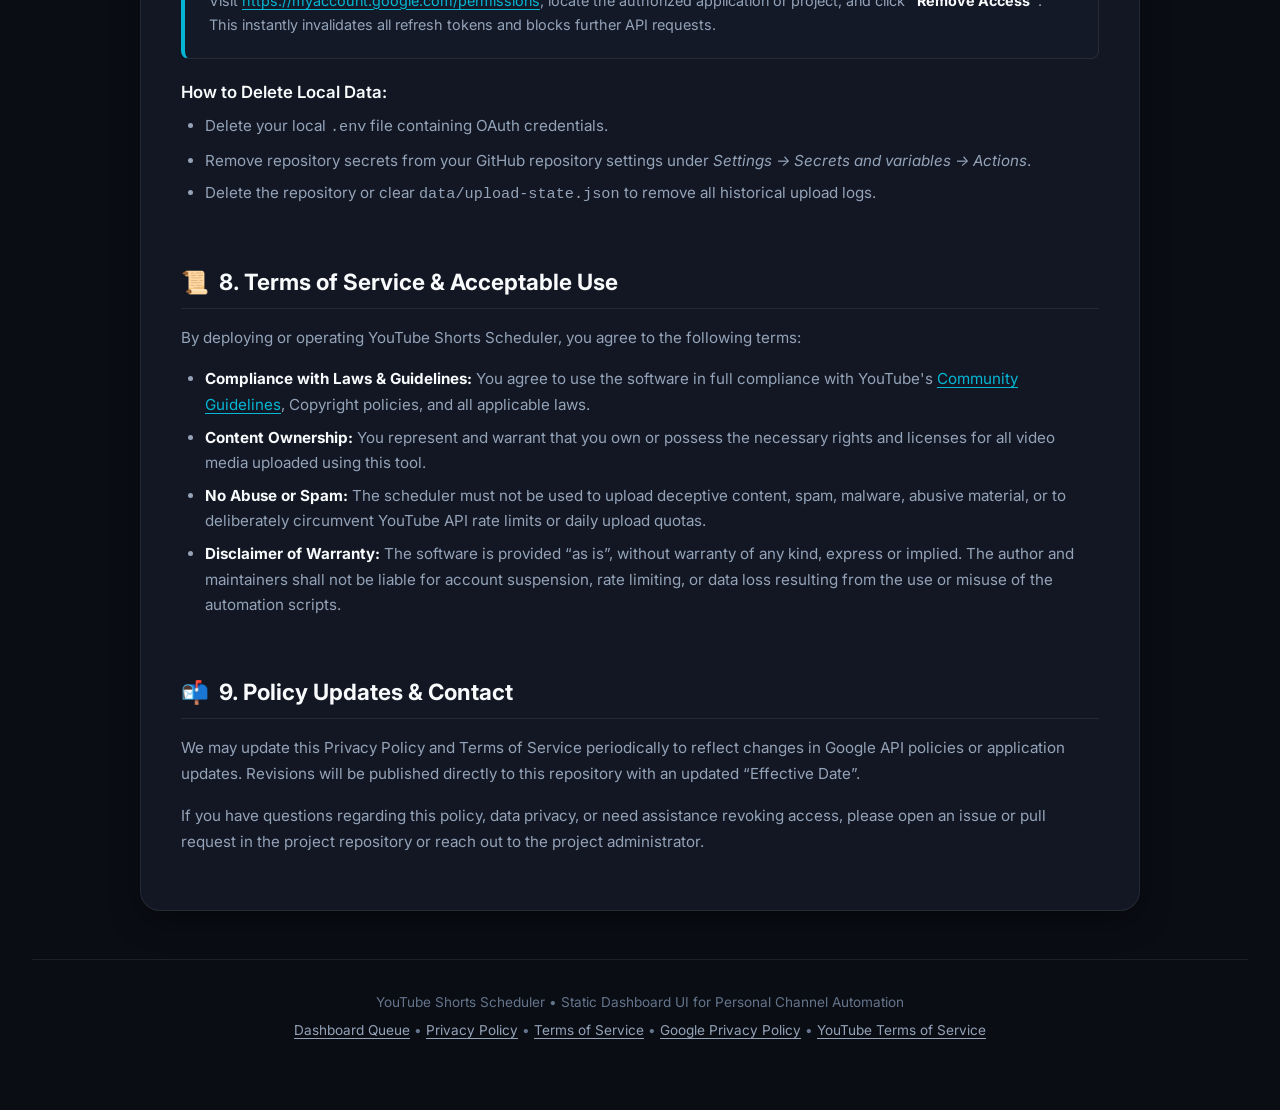
==== commit 0a7eaffa: "Please provide the specific file changes or a description of the modifications so I can generate the" ====
--- a/frontend/privacy.html
+++ b/frontend/privacy.html
@@ -29,8 +29,14 @@
       </div>
 
       <div class="nav-actions">
-        <a href="index.html" class="btn-secondary" id="back-to-dashboard-btn">
-          <span>← Back to Dashboard</span>
+        <a href="index.html" class="nav-link">
+          <span>📊 Dashboard</span>
+        </a>
+        <a href="privacy.html" class="nav-link active">
+          <span>🔒 Privacy Policy</span>
+        </a>
+        <a href="terms.html" class="nav-link">
+          <span>📜 Terms of Service</span>
         </a>
 
         <button id="theme-toggle" class="btn-icon" aria-label="Toggle Theme" title="Toggle Light/Dark Theme">
@@ -258,7 +264,8 @@
       <p>YouTube Shorts Scheduler • Static Dashboard UI for Personal Channel Automation</p>
       <p style="margin-top: 0.35rem;">
         <a href="index.html" class="footer-link">Dashboard Queue</a> • 
-        <a href="privacy.html" class="footer-link">Privacy Policy &amp; Terms</a> • 
+        <a href="privacy.html" class="footer-link">Privacy Policy</a> • 
+        <a href="terms.html" class="footer-link">Terms of Service</a> • 
         <a href="https://policies.google.com/privacy" target="_blank" rel="noopener noreferrer" class="footer-link">Google Privacy Policy</a> • 
         <a href="https://www.youtube.com/t/terms" target="_blank" rel="noopener noreferrer" class="footer-link">YouTube Terms of Service</a>
       </p>
